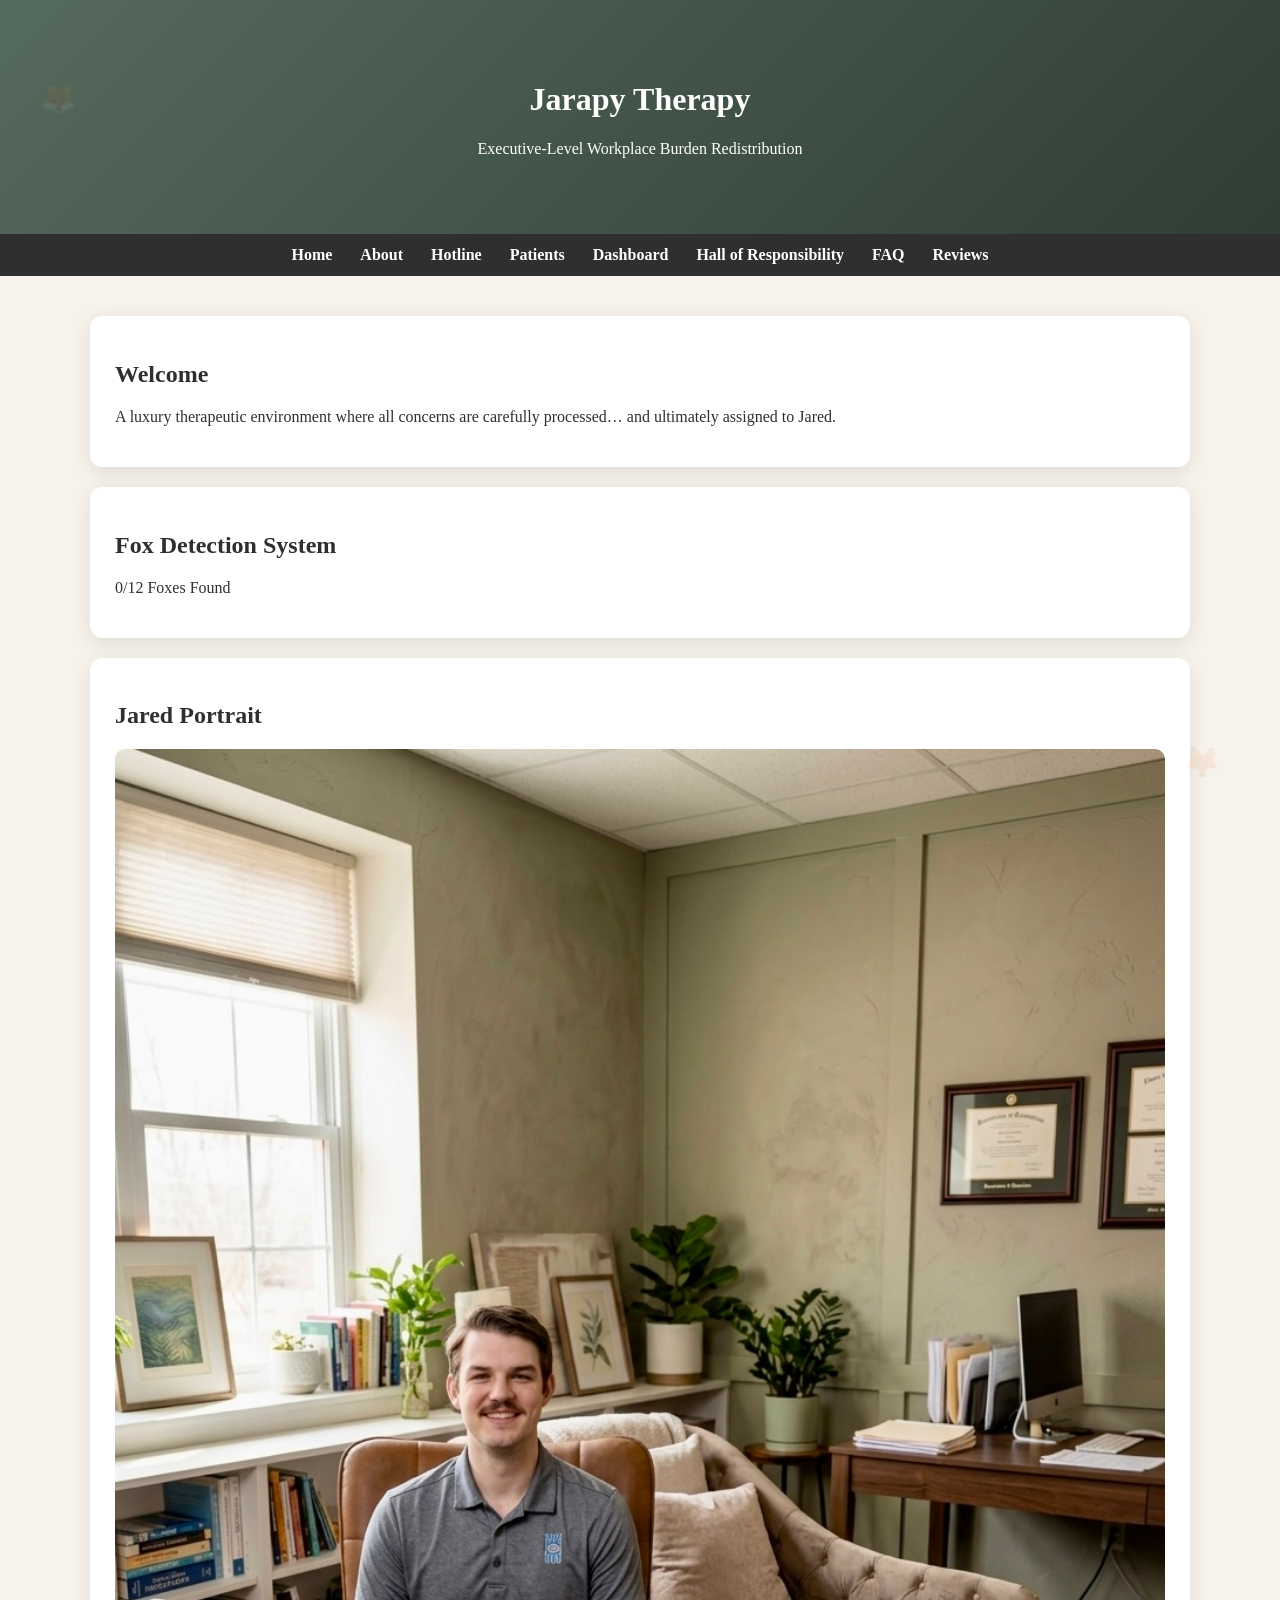
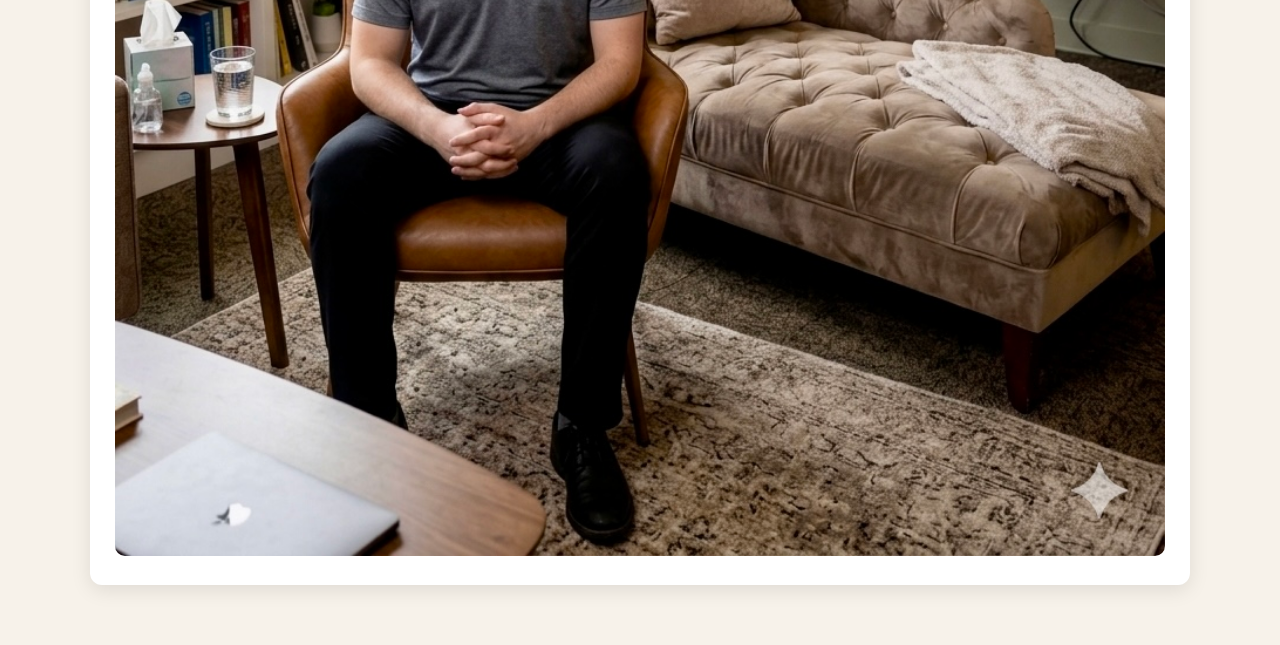
==== index.html @ 4211e642 "Initial Upload" ====
<!DOCTYPE html>
<html>
<head>
<link rel="stylesheet" href="css/styles.css">
<script defer src="js/app.js"></script>
</head>

<body>

<div class="fox f1">🦊</div>
<div class="fox f2">🦊</div>

<header>
  <h1>Jarapy Therapy</h1>
  <p>Executive-Level Workplace Burden Redistribution</p>
</header>

<nav>
  <a href="index.html">Home</a>
  <a href="about.html">About</a>
  <a href="hotline.html">Hotline</a>
  <a href="patients.html">Patients</a>
  <a href="dashboard.html">Dashboard</a>
  <a href="hall.html">Hall of Responsibility</a>
  <a href="faq.html">FAQ</a>
  <a href="reviews.html">Reviews</a>
</nav>

<div class="container">

<div class="card">
  <h2>Welcome</h2>
  <p>
    A luxury therapeutic environment where all concerns
    are carefully processed… and ultimately assigned to Jared.
  </p>
</div>

<div class="card">
  <h2>Fox Detection System</h2>
  <p id="foxCount">0/12 Foxes Found</p>
</div>

<div class="card">
  <h2>Jared Portrait</h2>
  <img src="images/jared-fox.jpg" style="width:100%;border-radius:10px;">
</div>

</div>

</body>
</html>
---- css/styles.css ----
:root{
  --sage:#556b5d;
  --cream:#f7f2ea;
  --gold:#c8a96b;
  --charcoal:#2f2f2f;
  --tan:#d9c7a4;
}

body{
  margin:0;
  font-family:Georgia, serif;
  background:var(--cream);
  color:var(--charcoal);
}

header{
  background:linear-gradient(135deg,var(--sage),#2f3d35);
  color:white;
  padding:60px;
  text-align:center;
}

nav{
  background:var(--charcoal);
  padding:12px;
  text-align:center;
}

nav a{
  color:white;
  margin:0 12px;
  text-decoration:none;
  font-weight:bold;
}

.container{
  max-width:1100px;
  margin:auto;
  padding:40px;
}

.card{
  background:white;
  padding:25px;
  border-radius:12px;
  box-shadow:0 5px 20px rgba(0,0,0,0.1);
  margin-bottom:20px;
}

button{
  background:var(--gold);
  border:none;
  padding:10px 15px;
  cursor:pointer;
  font-weight:bold;
}

button:hover{
  opacity:0.85;
}

.fox{
  position:fixed;
  opacity:0.08;
  font-size:30px;
}

.f1{top:80px;left:40px;}
.f2{bottom:120px;right:60px;}
.f3{top:50%;left:90%;}

.stress{
  height:20px;
  background:#ddd;
  border-radius:20px;
  overflow:hidden;
}

#stressFill{
  height:100%;
  width:10%;
  background:green;
}
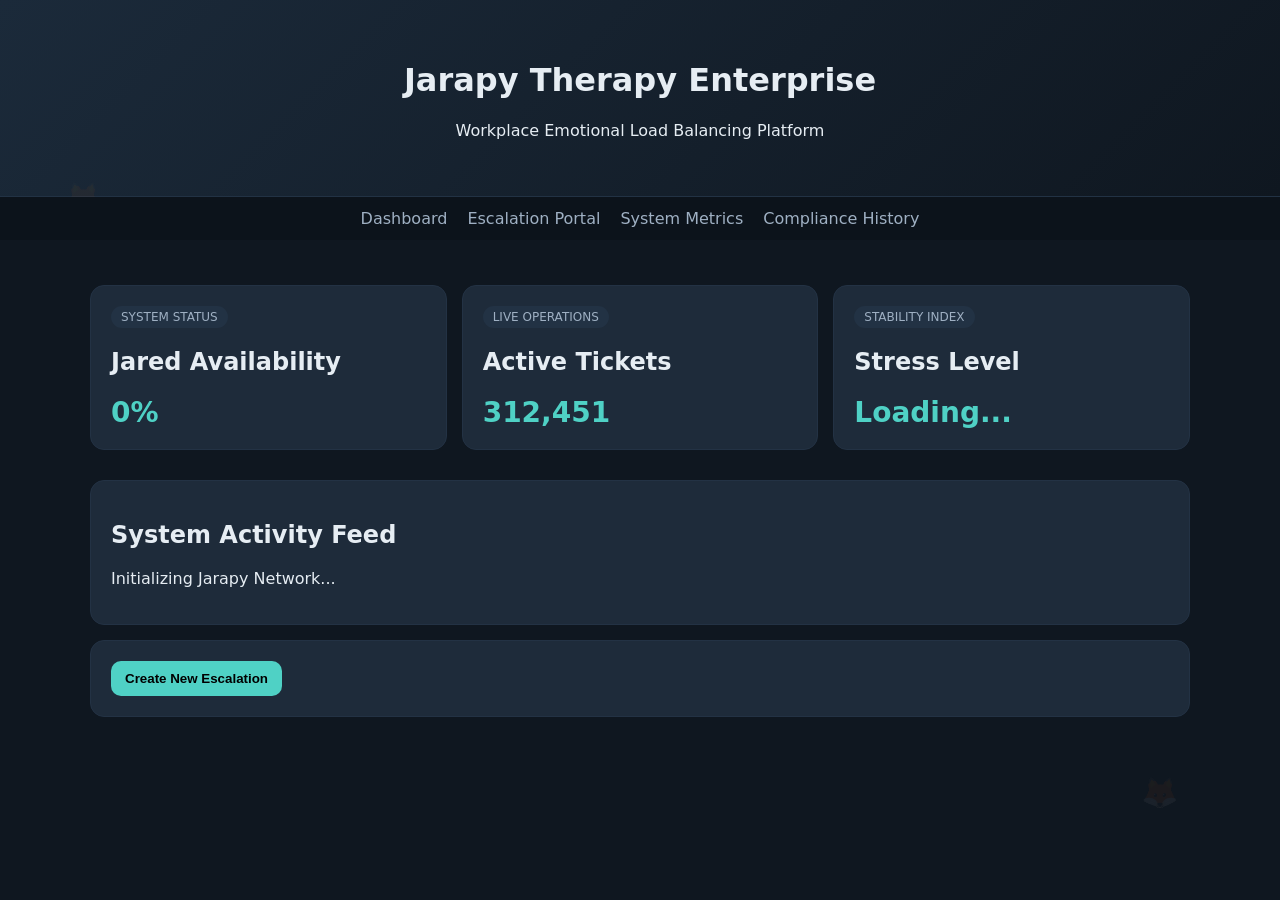
==== commit 0bfddde2: "2nd Update" ====
--- a/index.html
+++ b/index.html
@@ -11,40 +11,49 @@
 <div class="fox f2">🦊</div>
 
 <header>
-  <h1>Jarapy Therapy</h1>
-  <p>Executive-Level Workplace Burden Redistribution</p>
+  <h1>Jarapy Therapy Enterprise</h1>
+  <p>Workplace Emotional Load Balancing Platform</p>
 </header>
 
 <nav>
-  <a href="index.html">Home</a>
-  <a href="about.html">About</a>
-  <a href="hotline.html">Hotline</a>
-  <a href="patients.html">Patients</a>
-  <a href="dashboard.html">Dashboard</a>
-  <a href="hall.html">Hall of Responsibility</a>
-  <a href="faq.html">FAQ</a>
-  <a href="reviews.html">Reviews</a>
+  <a href="index.html">Dashboard</a>
+  <a href="hotline.html">Escalation Portal</a>
+  <a href="dashboard.html">System Metrics</a>
+  <a href="hall.html">Compliance History</a>
 </nav>
 
 <div class="container">
 
-<div class="card">
-  <h2>Welcome</h2>
-  <p>
-    A luxury therapeutic environment where all concerns
-    are carefully processed… and ultimately assigned to Jared.
-  </p>
-</div>
+  <div class="grid">
 
-<div class="card">
-  <h2>Fox Detection System</h2>
-  <p id="foxCount">0/12 Foxes Found</p>
-</div>
+    <div class="card">
+      <div class="badge">SYSTEM STATUS</div>
+      <h2>Jared Availability</h2>
+      <div class="metric">0%</div>
+    </div>
 
-<div class="card">
-  <h2>Jared Portrait</h2>
-  <img src="images/jared-fox.jpg" style="width:100%;border-radius:10px;">
-</div>
+    <div class="card">
+      <div class="badge">LIVE OPERATIONS</div>
+      <h2>Active Tickets</h2>
+      <div class="metric" id="counter">312,451</div>
+    </div>
+
+    <div class="card">
+      <div class="badge">STABILITY INDEX</div>
+      <h2>Stress Level</h2>
+      <div class="metric" id="stressText">Loading...</div>
+    </div>
+
+  </div>
+
+  <div class="card">
+    <h2>System Activity Feed</h2>
+    <p id="log">Initializing Jarapy Network...</p>
+  </div>
+
+  <div class="card">
+    <button onclick="submitTicket()">Create New Escalation</button>
+  </div>
 
 </div>
 
--- a/css/styles.css
+++ b/css/styles.css
@@ -1,83 +1,107 @@
 :root{
-  --sage:#556b5d;
-  --cream:#f7f2ea;
-  --gold:#c8a96b;
-  --charcoal:#2f2f2f;
-  --tan:#d9c7a4;
+  --bg:#0f1720;
+  --panel:#16212e;
+  --card:#1e2b3a;
+  --text:#e6edf3;
+  --muted:#9fb0c3;
+  --accent:#4fd1c5;
+  --warning:#ffb020;
+  --danger:#ff5c5c;
 }
 
 body{
   margin:0;
-  font-family:Georgia, serif;
-  background:var(--cream);
-  color:var(--charcoal);
+  font-family:system-ui;
+  background:var(--bg);
+  color:var(--text);
 }
 
 header{
-  background:linear-gradient(135deg,var(--sage),#2f3d35);
-  color:white;
-  padding:60px;
+  background:linear-gradient(135deg,#1b2a3a,#0f1720);
+  padding:40px;
   text-align:center;
+  border-bottom:1px solid #223244;
 }
 
 nav{
-  background:var(--charcoal);
+  display:flex;
+  justify-content:center;
+  gap:20px;
   padding:12px;
-  text-align:center;
+  background:#0c131b;
+  position:sticky;
+  top:0;
 }
 
 nav a{
-  color:white;
-  margin:0 12px;
+  color:var(--muted);
   text-decoration:none;
-  font-weight:bold;
+  font-weight:500;
+}
+
+nav a:hover{
+  color:var(--accent);
 }
 
 .container{
   max-width:1100px;
   margin:auto;
-  padding:40px;
+  padding:30px;
 }
 
 .card{
-  background:white;
-  padding:25px;
-  border-radius:12px;
-  box-shadow:0 5px 20px rgba(0,0,0,0.1);
-  margin-bottom:20px;
+  background:var(--card);
+  padding:20px;
+  margin:15px 0;
+  border-radius:14px;
+  border:1px solid #233244;
+  transition:.2s;
+}
+
+.card:hover{
+  transform:translateY(-3px);
+  border-color:var(--accent);
+}
+
+.grid{
+  display:grid;
+  grid-template-columns:repeat(auto-fit,minmax(250px,1fr));
+  gap:15px;
+}
+
+.badge{
+  display:inline-block;
+  padding:4px 10px;
+  border-radius:999px;
+  font-size:12px;
+  background:#223244;
+  color:var(--muted);
+}
+
+.metric{
+  font-size:28px;
+  font-weight:bold;
+  color:var(--accent);
 }
 
 button{
-  background:var(--gold);
+  background:var(--accent);
   border:none;
-  padding:10px 15px;
+  padding:10px 14px;
+  border-radius:10px;
   cursor:pointer;
-  font-weight:bold;
+  font-weight:600;
 }
 
 button:hover{
-  opacity:0.85;
+  filter:brightness(1.1);
 }
 
 .fox{
   position:fixed;
-  opacity:0.08;
+  opacity:.05;
   font-size:30px;
 }
 
-.f1{top:80px;left:40px;}
-.f2{bottom:120px;right:60px;}
-.f3{top:50%;left:90%;}
-
-.stress{
-  height:20px;
-  background:#ddd;
-  border-radius:20px;
-  overflow:hidden;
-}
-
-#stressFill{
-  height:100%;
-  width:10%;
-  background:green;
-}+.f1{top:20%;left:5%;}
+.f2{bottom:10%;right:8%;}
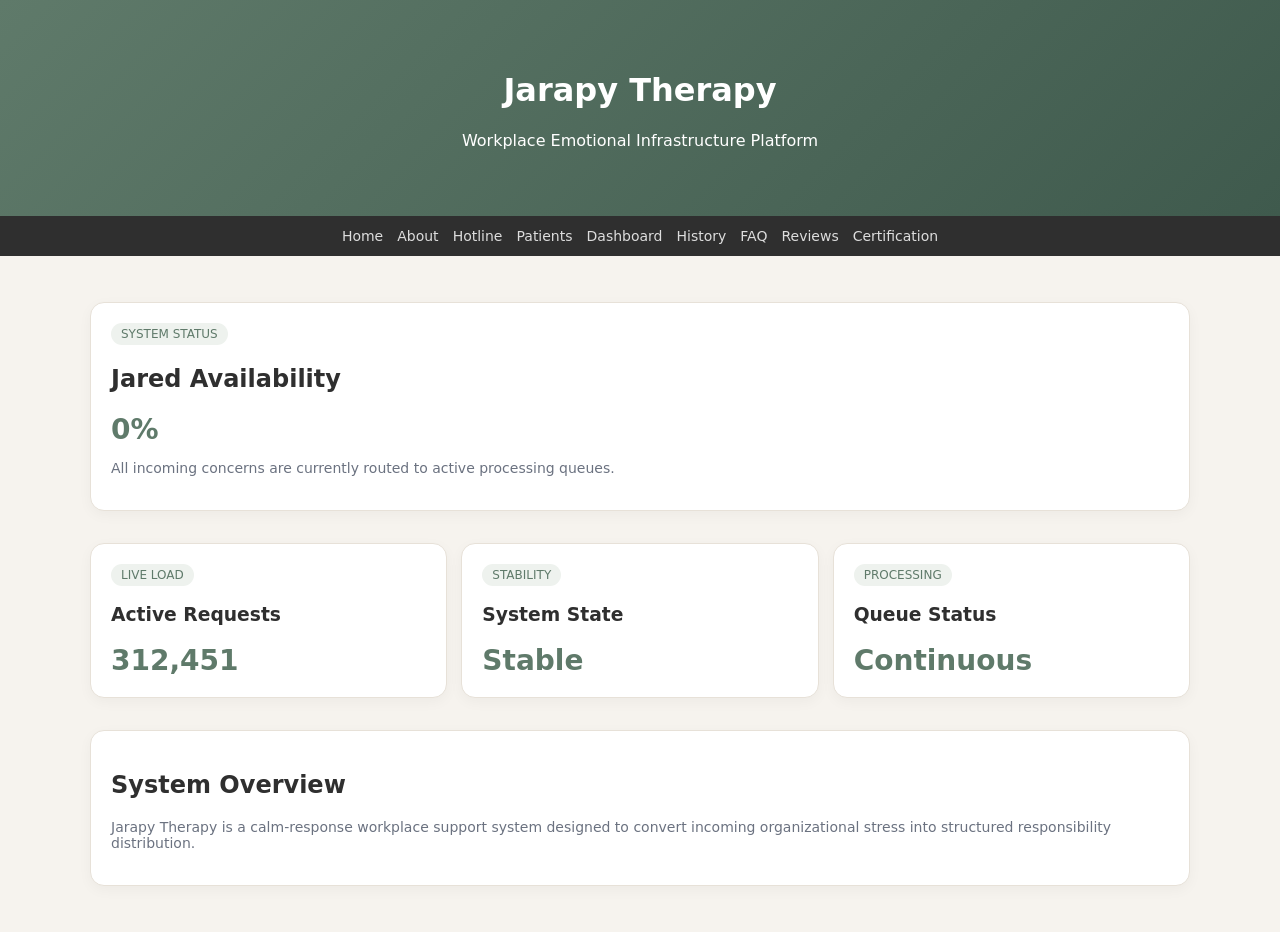
==== commit fe7cd0b7: "3rd Iteration" ====
--- a/index.html
+++ b/index.html
@@ -2,60 +2,67 @@
 <html>
 <head>
 <link rel="stylesheet" href="css/styles.css">
-<script defer src="js/app.js"></script>
 </head>
 
 <body>
 
-<div class="fox f1">🦊</div>
-<div class="fox f2">🦊</div>
-
 <header>
-  <h1>Jarapy Therapy Enterprise</h1>
-  <p>Workplace Emotional Load Balancing Platform</p>
+  <h1>Jarapy Therapy</h1>
+  <p>Workplace Emotional Infrastructure Platform</p>
 </header>
 
+<!-- NAV -->
 <nav>
-  <a href="index.html">Dashboard</a>
-  <a href="hotline.html">Escalation Portal</a>
-  <a href="dashboard.html">System Metrics</a>
-  <a href="hall.html">Compliance History</a>
+  <a href="index.html">Home</a>
+  <a href="about.html">About</a>
+  <a href="hotline.html">Hotline</a>
+  <a href="patients.html">Patients</a>
+  <a href="dashboard.html">Dashboard</a>
+  <a href="hall.html">History</a>
+  <a href="faq.html">FAQ</a>
+  <a href="reviews.html">Reviews</a>
+  <a href="certification.html">Certification</a>
 </nav>
 
 <div class="container">
 
-  <div class="grid">
+<div class="card">
+  <span class="badge">SYSTEM STATUS</span>
+  <h2>Jared Availability</h2>
+  <div class="metric">0%</div>
+  <p class="small">All incoming concerns are currently routed to active processing queues.</p>
+</div>
 
-    <div class="card">
-      <div class="badge">SYSTEM STATUS</div>
-      <h2>Jared Availability</h2>
-      <div class="metric">0%</div>
-    </div>
+<div class="grid">
 
-    <div class="card">
-      <div class="badge">LIVE OPERATIONS</div>
-      <h2>Active Tickets</h2>
-      <div class="metric" id="counter">312,451</div>
-    </div>
-
-    <div class="card">
-      <div class="badge">STABILITY INDEX</div>
-      <h2>Stress Level</h2>
-      <div class="metric" id="stressText">Loading...</div>
-    </div>
-
+  <div class="card">
+    <span class="badge">LIVE LOAD</span>
+    <h3>Active Requests</h3>
+    <div class="metric">312,451</div>
   </div>
 
   <div class="card">
-    <h2>System Activity Feed</h2>
-    <p id="log">Initializing Jarapy Network...</p>
+    <span class="badge">STABILITY</span>
+    <h3>System State</h3>
+    <div class="metric">Stable</div>
   </div>
 
   <div class="card">
-    <button onclick="submitTicket()">Create New Escalation</button>
+    <span class="badge">PROCESSING</span>
+    <h3>Queue Status</h3>
+    <div class="metric">Continuous</div>
   </div>
 
 </div>
 
+<div class="card">
+  <h2>System Overview</h2>
+  <p class="small">
+    Jarapy Therapy is a calm-response workplace support system designed
+    to convert incoming organizational stress into structured responsibility distribution.
+  </p>
+</div>
+
+</div>
 </body>
 </html>
--- a/css/styles.css
+++ b/css/styles.css
@@ -1,46 +1,44 @@
 :root{
-  --bg:#0f1720;
-  --panel:#16212e;
-  --card:#1e2b3a;
-  --text:#e6edf3;
-  --muted:#9fb0c3;
-  --accent:#4fd1c5;
-  --warning:#ffb020;
-  --danger:#ff5c5c;
+  --bg:#f6f3ee;
+  --card:#ffffff;
+  --text:#2f2f2f;
+  --muted:#6b7280;
+  --accent:#5f7a6a;
+  --accent2:#c8a96b;
+  --line:#e7e1d8;
 }
 
 body{
   margin:0;
-  font-family:system-ui;
+  font-family:system-ui, -apple-system, Segoe UI, sans-serif;
   background:var(--bg);
   color:var(--text);
 }
 
 header{
-  background:linear-gradient(135deg,#1b2a3a,#0f1720);
-  padding:40px;
+  background:linear-gradient(135deg,#5f7a6a,#3f5a4d);
+  color:white;
+  padding:50px 20px;
   text-align:center;
-  border-bottom:1px solid #223244;
 }
 
 nav{
   display:flex;
+  flex-wrap:wrap;
   justify-content:center;
-  gap:20px;
+  gap:14px;
   padding:12px;
-  background:#0c131b;
-  position:sticky;
-  top:0;
+  background:#2f2f2f;
 }
 
 nav a{
-  color:var(--muted);
+  color:#ddd;
   text-decoration:none;
-  font-weight:500;
+  font-size:14px;
 }
 
 nav a:hover{
-  color:var(--accent);
+  color:var(--accent2);
 }
 
 .container{
@@ -51,57 +49,48 @@
 
 .card{
   background:var(--card);
+  border:1px solid var(--line);
+  border-radius:14px;
   padding:20px;
-  margin:15px 0;
-  border-radius:14px;
-  border:1px solid #233244;
-  transition:.2s;
-}
-
-.card:hover{
-  transform:translateY(-3px);
-  border-color:var(--accent);
+  margin:16px 0;
+  box-shadow:0 4px 14px rgba(0,0,0,0.04);
 }
 
 .grid{
   display:grid;
-  grid-template-columns:repeat(auto-fit,minmax(250px,1fr));
-  gap:15px;
+  grid-template-columns:repeat(auto-fit,minmax(240px,1fr));
+  gap:14px;
 }
 
 .badge{
   display:inline-block;
+  font-size:12px;
   padding:4px 10px;
   border-radius:999px;
-  font-size:12px;
-  background:#223244;
-  color:var(--muted);
+  background:#eef2ee;
+  color:var(--accent);
 }
 
 .metric{
   font-size:28px;
-  font-weight:bold;
+  font-weight:600;
   color:var(--accent);
 }
 
 button{
   background:var(--accent);
+  color:white;
   border:none;
   padding:10px 14px;
   border-radius:10px;
   cursor:pointer;
-  font-weight:600;
 }
 
 button:hover{
-  filter:brightness(1.1);
+  background:#4e6a5c;
 }
 
-.fox{
-  position:fixed;
-  opacity:.05;
-  font-size:30px;
-}
-
-.f1{top:20%;left:5%;}
-.f2{bottom:10%;right:8%;}+.small{
+  color:var(--muted);
+  font-size:14px;
+}
